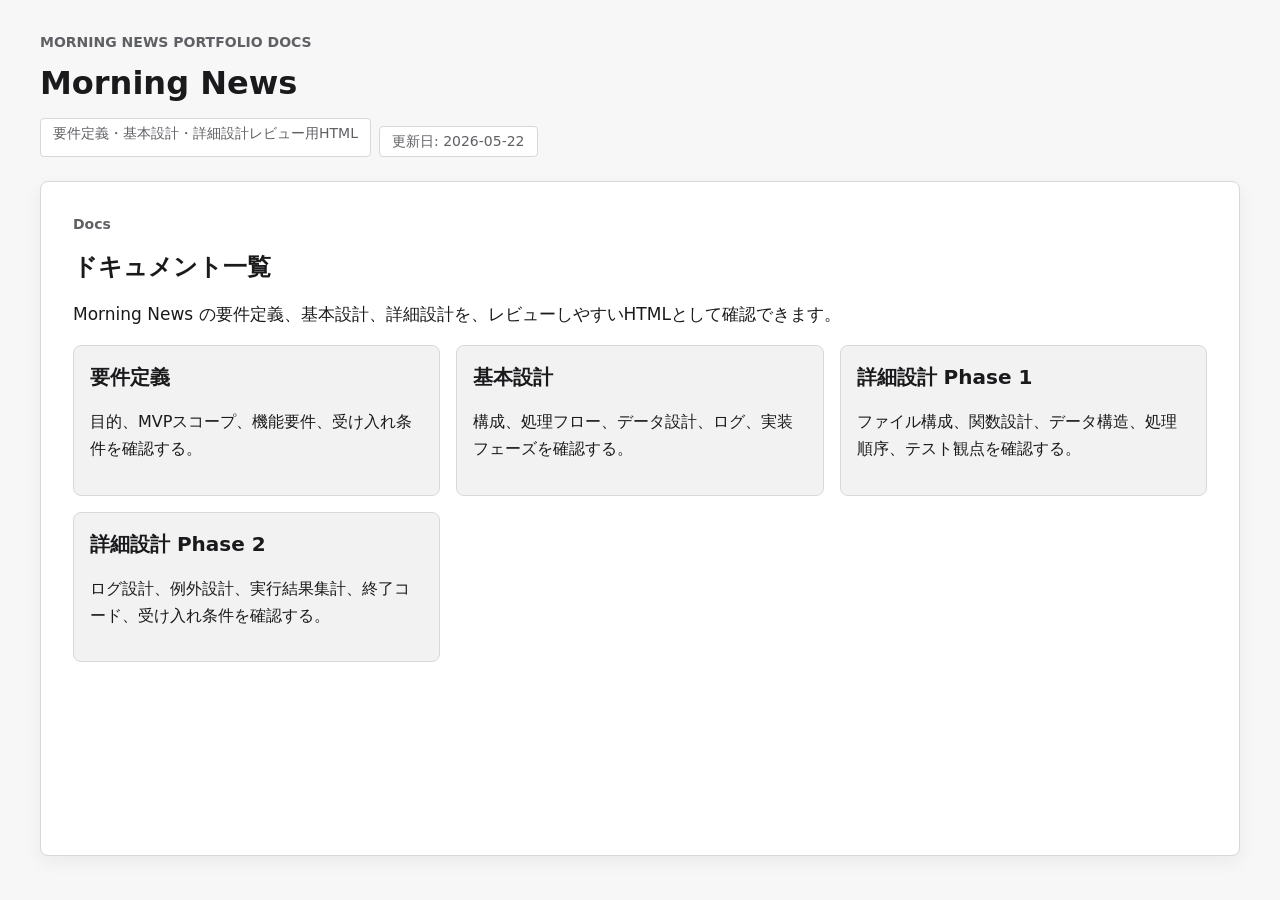
==== public/index.html @ fc241819 "詳細設計Phase2に沿って実装" ====
<!DOCTYPE html>
<html lang="ja">
  <head>
    <meta charset="UTF-8">
    <meta name="viewport" content="width=device-width, initial-scale=1.0">
    <title>Morning News</title>
    <link rel="stylesheet" href="./assets/common.css">
  </head>
  <body>
    <header class="deck-header">
      <p class="deck-label">Morning News Portfolio Docs</p>
      <h1>Morning News</h1>
      <ul class="deck-meta">
        <li>要件定義・基本設計・詳細設計レビュー用HTML</li>
        <li>更新日: 2026-05-22</li>
      </ul>
    </header>

    <main class="deck">
      <article class="slide cover">
        <p class="slide-index">Docs</p>
        <h2>ドキュメント一覧</h2>
        <p class="lead">
          Morning News の要件定義、基本設計、詳細設計を、レビューしやすいHTMLとして確認できます。
        </p>
        <div class="doc-list">
          <a class="panel doc-link" href="./pages/requirements.html">
            <h3>要件定義</h3>
            <p>目的、MVPスコープ、機能要件、受け入れ条件を確認する。</p>
          </a>
          <a class="panel doc-link" href="./pages/basic-design.html">
            <h3>基本設計</h3>
            <p>構成、処理フロー、データ設計、ログ、実装フェーズを確認する。</p>
          </a>
          <a class="panel doc-link" href="./pages/detail-design-phase1.html">
            <h3>詳細設計 Phase 1</h3>
            <p>ファイル構成、関数設計、データ構造、処理順序、テスト観点を確認する。</p>
          </a>
          <a class="panel doc-link" href="./pages/detail-design-phase2.html">
            <h3>詳細設計 Phase 2</h3>
            <p>ログ設計、例外設計、実行結果集計、終了コード、受け入れ条件を確認する。</p>
          </a>
        </div>
      </article>
    </main>
  </body>
</html>
---- public/assets/common.css ----
:root {
  --color-bg: #f7f7f8;
  --color-surface: #ffffff;
  --color-surface-subtle: #f2f2f3;
  --color-text: #1a1a1c;
  --color-muted: #5f6064;
  --color-border: #d8d8dc;
  --color-border-strong: #8f9096;
  --color-focus: #005fcc;
  --shadow-slide: 0 6px 18px rgba(26, 26, 28, 0.06);

  --font-sans: "Noto Sans JP", "Hiragino Sans", "Yu Gothic", "YuGothic", system-ui, sans-serif;
  --font-mono: "Noto Sans Mono", "SFMono-Regular", Consolas, monospace;
  --font-size-caption: 14px;
  --font-size-body: 16px;
  --font-size-body-lg: 17px;
  --font-size-heading-sm: 20px;
  --font-size-heading-md: 24px;
  --font-size-heading-lg: 32px;
  --line-height-ui: 1.5;
  --line-height-body: 1.7;
  --line-height-heading: 1.4;

  --space-1: 4px;
  --space-2: 8px;
  --space-3: 12px;
  --space-4: 16px;
  --space-5: 24px;
  --space-6: 32px;
  --space-7: 40px;

  --radius-sm: 4px;
  --radius-md: 8px;
}

* {
  box-sizing: border-box;
}

html {
  background: var(--color-bg);
}

body {
  margin: 0;
  padding: var(--space-6);
  font-family: var(--font-sans);
  font-size: var(--font-size-body);
  line-height: var(--line-height-body);
  color: var(--color-text);
  background: var(--color-bg);
}

:focus-visible {
  outline: 3px solid var(--color-focus);
  outline-offset: 2px;
}

.deck-header,
.deck,
.deck-footer {
  width: min(1200px, 100%);
  margin-inline: auto;
}

.deck-header {
  margin-bottom: var(--space-5);
  text-align: left;
}

.deck-label {
  margin: 0 0 var(--space-2);
  font-size: var(--font-size-caption);
  line-height: var(--line-height-ui);
  font-weight: 700;
  color: var(--color-muted);
  letter-spacing: 0;
  text-transform: uppercase;
}

.deck-header h1 {
  margin: 0;
  font-size: var(--font-size-heading-lg);
  line-height: var(--line-height-heading);
  font-weight: 700;
}

.deck-meta {
  margin: var(--space-3) 0 0;
  padding: 0;
  list-style: none;
  display: flex;
  flex-wrap: wrap;
  gap: var(--space-2);
}

.deck-meta li,
.badge,
.pill {
  background: var(--color-surface);
  border: 1px solid var(--color-border);
  border-radius: var(--radius-sm);
  padding: var(--space-1) var(--space-3);
  font-size: var(--font-size-caption);
  line-height: var(--line-height-ui);
  color: var(--color-muted);
}

.deck-nav {
  margin-top: var(--space-4);
  display: flex;
  flex-wrap: wrap;
  gap: var(--space-2);
}

.deck-nav a {
  display: inline-flex;
  align-items: center;
  min-height: 36px;
  border: 1px solid var(--color-border-strong);
  border-radius: var(--radius-sm);
  background: var(--color-surface);
  color: var(--color-text);
  padding: var(--space-2) var(--space-3);
  font-size: var(--font-size-caption);
  font-weight: 700;
  line-height: var(--line-height-ui);
  text-decoration: none;
}

.deck-nav a:hover {
  background: var(--color-surface-subtle);
}

.deck {
  display: grid;
  gap: var(--space-5);
}

.slide {
  background: var(--color-surface);
  border: 1px solid var(--color-border);
  border-radius: var(--radius-md);
  padding: var(--space-6);
  box-shadow: var(--shadow-slide);
  aspect-ratio: 16 / 9;
  min-height: 540px;
  display: flex;
  flex-direction: column;
  gap: var(--space-4);
  overflow: auto;
}

.slide-tall,
.slide-scope {
  aspect-ratio: auto;
  min-height: 0;
  overflow: visible;
}

.slide-scope {
  gap: var(--space-3);
}

.slide-scope .two-col {
  gap: var(--space-3);
}

.slide-scope .panel {
  padding: var(--space-3);
}

.cover {
  justify-content: flex-start;
}

.slide-index {
  margin: 0;
  color: var(--color-muted);
  font-size: var(--font-size-caption);
  line-height: var(--line-height-ui);
  font-weight: 700;
}

.slide h2 {
  margin: 0;
  font-size: var(--font-size-heading-md);
  line-height: var(--line-height-heading);
  font-weight: 700;
}

.lead {
  margin: 0;
  font-size: var(--font-size-body-lg);
  line-height: var(--line-height-body);
  max-width: 72ch;
}

.section-note {
  margin: 0;
  color: var(--color-muted);
  font-size: var(--font-size-caption);
  line-height: var(--line-height-body);
}

.highlights,
.summary-grid {
  margin-top: var(--space-1);
  display: grid;
  grid-template-columns: repeat(3, minmax(0, 1fr));
  gap: var(--space-3);
}

.highlight,
.panel,
.summary-card {
  border: 1px solid var(--color-border);
  border-radius: var(--radius-md);
  padding: var(--space-4);
  background: var(--color-surface-subtle);
}

.highlight h3,
.panel h3,
.summary-card h3,
.scope-diagram h3,
.diagram-title {
  margin: 0 0 var(--space-2);
  font-size: var(--font-size-heading-sm);
  line-height: 1.5;
  font-weight: 700;
  color: var(--color-text);
}

.highlight p,
.summary-card p {
  margin: 0;
  font-size: var(--font-size-body-lg);
  line-height: var(--line-height-ui);
  font-weight: 700;
}

.two-col {
  display: grid;
  grid-template-columns: repeat(2, minmax(0, 1fr));
  gap: var(--space-4);
  min-height: 0;
}

.three-col {
  display: grid;
  grid-template-columns: repeat(3, minmax(0, 1fr));
  gap: var(--space-3);
}

.panel-in,
.panel-out,
.panel-strong {
  background: var(--color-surface);
}

.panel-in,
.panel-strong {
  border-left: 4px solid var(--color-border-strong);
}

.panel-out {
  border-style: dashed;
  border-color: var(--color-border-strong);
}

ul,
ol {
  margin: 0;
  padding-left: 1.25em;
}

li + li {
  margin-top: var(--space-2);
}

.compact-list li {
  margin-top: var(--space-1);
  font-size: var(--font-size-caption);
  line-height: 1.6;
}

.table-wrap {
  border: 1px solid var(--color-border);
  border-radius: var(--radius-md);
  overflow: auto;
  min-height: 0;
  background: var(--color-surface);
}

table {
  width: 100%;
  min-width: 720px;
  border-collapse: collapse;
}

caption {
  text-align: left;
  padding: var(--space-3) var(--space-4) 0;
  font-weight: 700;
}

th,
td {
  border: 1px solid var(--color-border);
  padding: var(--space-2) var(--space-3);
  vertical-align: top;
  word-break: break-word;
  font-size: var(--font-size-caption);
  line-height: 1.6;
}

th {
  background: var(--color-surface-subtle);
  font-weight: 700;
}

code {
  background: var(--color-surface-subtle);
  color: var(--color-text);
  border: 1px solid var(--color-border);
  border-radius: var(--radius-sm);
  padding: 1px var(--space-1);
  font-family: var(--font-mono);
  font-size: 0.95em;
}

.code-preview {
  flex: 1;
  min-height: 0;
  overflow: auto;
  border: 1px solid var(--color-border);
  border-radius: var(--radius-md);
  background: var(--color-surface-subtle);
}

.code-preview pre {
  margin: 0;
  padding: var(--space-5);
}

.code-preview code {
  display: block;
  background: transparent;
  border: 0;
  color: var(--color-text);
  padding: 0;
  font-size: var(--font-size-caption);
  line-height: 1.6;
  white-space: pre;
}

.mini-table {
  min-width: 0;
}

.deck-footer {
  margin-top: var(--space-4);
  color: var(--color-muted);
  font-size: var(--font-size-caption);
  line-height: var(--line-height-ui);
}

.scope-diagram {
  width: 100%;
  margin-top: var(--space-1);
  display: flex;
  flex: 0 1 auto;
  flex-direction: column;
  align-items: center;
  justify-content: center;
  gap: var(--space-3);
}

.scope-diagram h3 {
  margin-bottom: 0;
  color: var(--color-muted);
}

.scope-diagram-row {
  width: 100%;
  display: grid;
  grid-template-columns: minmax(140px, 1fr) minmax(280px, 320px) minmax(140px, 1fr);
  align-items: center;
  justify-items: center;
  column-gap: var(--space-5);
}

.slide-scope .scope-diagram {
  max-width: 880px;
  margin-inline: auto;
  justify-content: flex-start;
}

.slide-scope .scope-diagram-row {
  max-width: 860px;
  grid-template-columns: minmax(120px, 1fr) 240px minmax(120px, 1fr);
  column-gap: var(--space-3);
}

.outside-area {
  width: 100%;
  display: flex;
  flex-direction: column;
  align-items: center;
  justify-content: center;
  gap: var(--space-3);
}

.outside-item {
  width: min(100%, 220px);
  padding: var(--space-2) var(--space-3);
  background: var(--color-surface);
  border: 2px dashed var(--color-border-strong);
  border-radius: var(--radius-md);
  text-align: center;
  color: var(--color-muted);
  font-size: var(--font-size-caption);
  line-height: var(--line-height-ui);
}

.slide-scope .outside-item {
  width: min(100%, 180px);
  padding: 6px var(--space-2);
}

.scope-boundary {
  width: min(100%, 320px);
  aspect-ratio: 1 / 1;
  border: 3px solid var(--color-border-strong);
  border-radius: 50%;
  background: var(--color-surface);
  display: flex;
  flex-direction: column;
  justify-content: center;
  align-items: center;
  padding: var(--space-5);
}

.slide-scope .scope-boundary {
  width: 240px;
  padding: var(--space-4);
}

.scope-title {
  margin: 0 0 var(--space-3);
  font-size: var(--font-size-heading-sm);
  line-height: 1.5;
  font-weight: 700;
  color: var(--color-text);
  text-align: center;
}

.slide-scope .scope-title {
  margin-bottom: var(--space-2);
  font-size: var(--font-size-body);
}

.inside-list {
  margin: 0;
  padding-left: 0;
  width: 100%;
  list-style: none;
}

.inside-list li {
  background: var(--color-surface-subtle);
  border: 1px solid var(--color-border);
  border-radius: var(--radius-sm);
  padding: var(--space-2);
  margin-bottom: var(--space-2);
  text-align: center;
  font-size: var(--font-size-caption);
  font-weight: 700;
  line-height: var(--line-height-ui);
}

.slide-scope .inside-list li {
  padding: 6px var(--space-2);
  margin-bottom: 6px;
}

.inside-list li:last-child {
  margin-bottom: 0;
}

.pipeline,
.mode-map,
.data-map,
.phase-roadmap {
  display: grid;
  gap: var(--space-3);
}

.pipeline {
  grid-template-columns: repeat(6, minmax(0, 1fr));
  align-items: stretch;
}

.pipeline-step,
.mode-node,
.data-node,
.phase-card {
  position: relative;
  border: 1px solid var(--color-border);
  border-radius: var(--radius-md);
  background: var(--color-surface);
  padding: var(--space-3);
  min-height: 92px;
}

.pipeline-step::after {
  content: "";
  position: absolute;
  top: 50%;
  right: -14px;
  width: 20px;
  border-top: 2px solid var(--color-border-strong);
}

.pipeline-step:last-child::after {
  content: none;
}

.step-label,
.node-label,
.phase-label {
  display: block;
  margin-bottom: var(--space-1);
  color: var(--color-muted);
  font-size: 12px;
  font-weight: 700;
  line-height: var(--line-height-ui);
  text-transform: uppercase;
}

.pipeline-step strong,
.mode-node strong,
.data-node strong,
.phase-card strong {
  display: block;
  font-size: var(--font-size-body);
  line-height: var(--line-height-heading);
}

.pipeline-step p,
.mode-node p,
.data-node p,
.phase-card p {
  margin: var(--space-1) 0 0;
  color: var(--color-muted);
  font-size: var(--font-size-caption);
  line-height: 1.55;
}

.mode-map {
  grid-template-columns: 1fr 180px 1fr;
  align-items: stretch;
}

.mode-switch {
  border: 1px solid var(--color-border-strong);
  border-radius: var(--radius-md);
  background: var(--color-surface-subtle);
  display: flex;
  align-items: center;
  justify-content: center;
  padding: var(--space-3);
  text-align: center;
  font-weight: 700;
}

.data-map {
  grid-template-columns: minmax(180px, 1fr) 140px minmax(180px, 1fr) 140px minmax(180px, 1fr);
  align-items: center;
}

.data-arrow {
  color: var(--color-muted);
  text-align: center;
  font-size: var(--font-size-caption);
  font-weight: 700;
  line-height: var(--line-height-ui);
}

.data-node ul {
  margin-top: var(--space-2);
}

.tag-list {
  display: flex;
  flex-wrap: wrap;
  gap: var(--space-2);
  padding: 0;
  list-style: none;
}

.tag-list li {
  margin: 0;
}

.phase-roadmap {
  grid-template-columns: repeat(3, minmax(0, 1fr));
}

.phase-card {
  min-height: 128px;
}

.doc-list {
  display: grid;
  grid-template-columns: repeat(3, minmax(0, 1fr));
  gap: var(--space-4);
}

@media (max-width: 1024px) {
  .doc-list {
    grid-template-columns: repeat(2, minmax(0, 1fr));
  }
}

.doc-link {
  display: block;
  height: 100%;
  color: inherit;
  text-decoration: none;
}

.doc-link:hover {
  border-color: var(--color-border-strong);
}

@media (max-width: 1024px) {
  body {
    padding: var(--space-4);
  }

  .slide {
    aspect-ratio: auto;
    min-height: unset;
  }

  .pipeline,
  .phase-roadmap {
    grid-template-columns: repeat(2, minmax(0, 1fr));
  }

  .pipeline-step::after {
    content: none;
  }

  .data-map {
    grid-template-columns: 1fr;
  }
}

@media (max-width: 768px) {
  .deck-header h1 {
    font-size: var(--font-size-heading-md);
  }

  .two-col,
  .three-col,
  .highlights,
  .summary-grid,
  .doc-list,
  .mode-map {
    grid-template-columns: 1fr;
  }

  .scope-diagram-row {
    grid-template-columns: 1fr;
    row-gap: var(--space-3);
  }

  .outside-area {
    flex-direction: row;
    flex-wrap: wrap;
  }

  .scope-boundary {
    width: min(100%, 320px);
  }
}

@media (max-width: 900px) {
  .slide-scope .scope-diagram-row {
    grid-template-columns: 1fr;
    max-width: 360px;
    row-gap: var(--space-3);
  }

  .slide-scope .outside-area {
    flex-direction: row;
    flex-wrap: wrap;
  }

  .slide-scope .outside-item {
    flex: 1 1 150px;
    max-width: 180px;
  }

  .slide-scope .scope-boundary {
    width: min(100%, 240px);
  }
}

@media (max-width: 640px) {
  .pipeline,
  .phase-roadmap {
    grid-template-columns: 1fr;
  }
}

@media (max-width: 480px) {
  .slide {
    padding: var(--space-4);
  }

  .slide-scope .scope-boundary {
    width: min(100%, 220px);
  }

  .slide-scope .outside-item {
    max-width: 100%;
  }
}

@media print {
  body {
    background: #ffffff;
    padding: 0;
  }

  .deck-header,
  .deck,
  .deck-footer {
    width: 100%;
  }

  .deck-header {
    padding: 10mm;
  }

  .slide {
    box-shadow: none;
    border-radius: 0;
    border: 1px solid var(--color-border-strong);
    margin: 0;
    min-height: auto;
    aspect-ratio: auto;
    break-after: page;
    page-break-after: always;
  }

  .slide:last-child {
    break-after: auto;
    page-break-after: auto;
  }
}
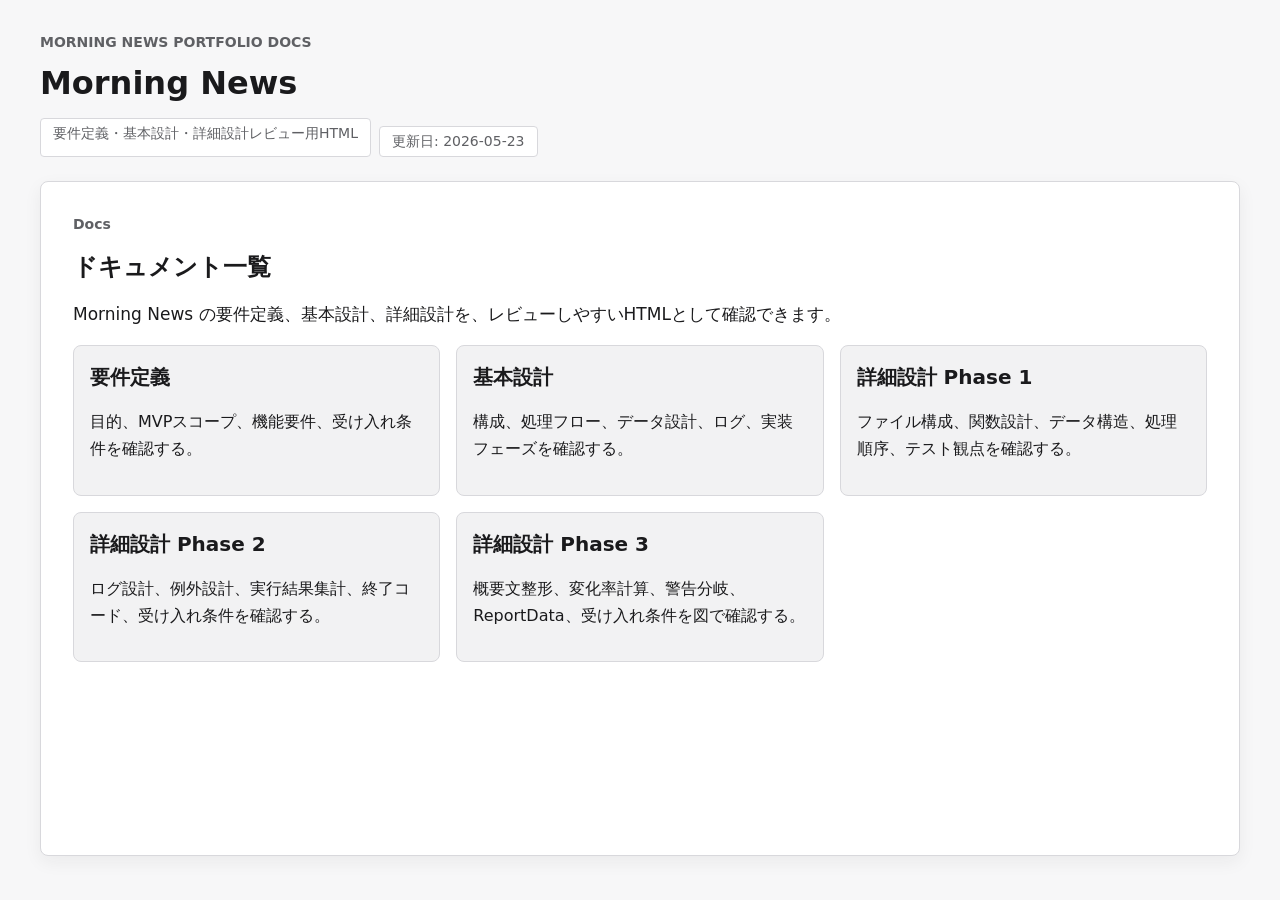
==== commit 44d53495: "feat: implement phase 3 detail design" ====
--- a/public/index.html
+++ b/public/index.html
@@ -12,7 +12,7 @@
       <h1>Morning News</h1>
       <ul class="deck-meta">
         <li>要件定義・基本設計・詳細設計レビュー用HTML</li>
-        <li>更新日: 2026-05-22</li>
+        <li>更新日: 2026-05-23</li>
       </ul>
     </header>
 
@@ -40,6 +40,10 @@
             <h3>詳細設計 Phase 2</h3>
             <p>ログ設計、例外設計、実行結果集計、終了コード、受け入れ条件を確認する。</p>
           </a>
+          <a class="panel doc-link" href="./pages/detail-design-phase3.html">
+            <h3>詳細設計 Phase 3</h3>
+            <p>概要文整形、変化率計算、警告分岐、ReportData、受け入れ条件を図で確認する。</p>
+          </a>
         </div>
       </article>
     </main>
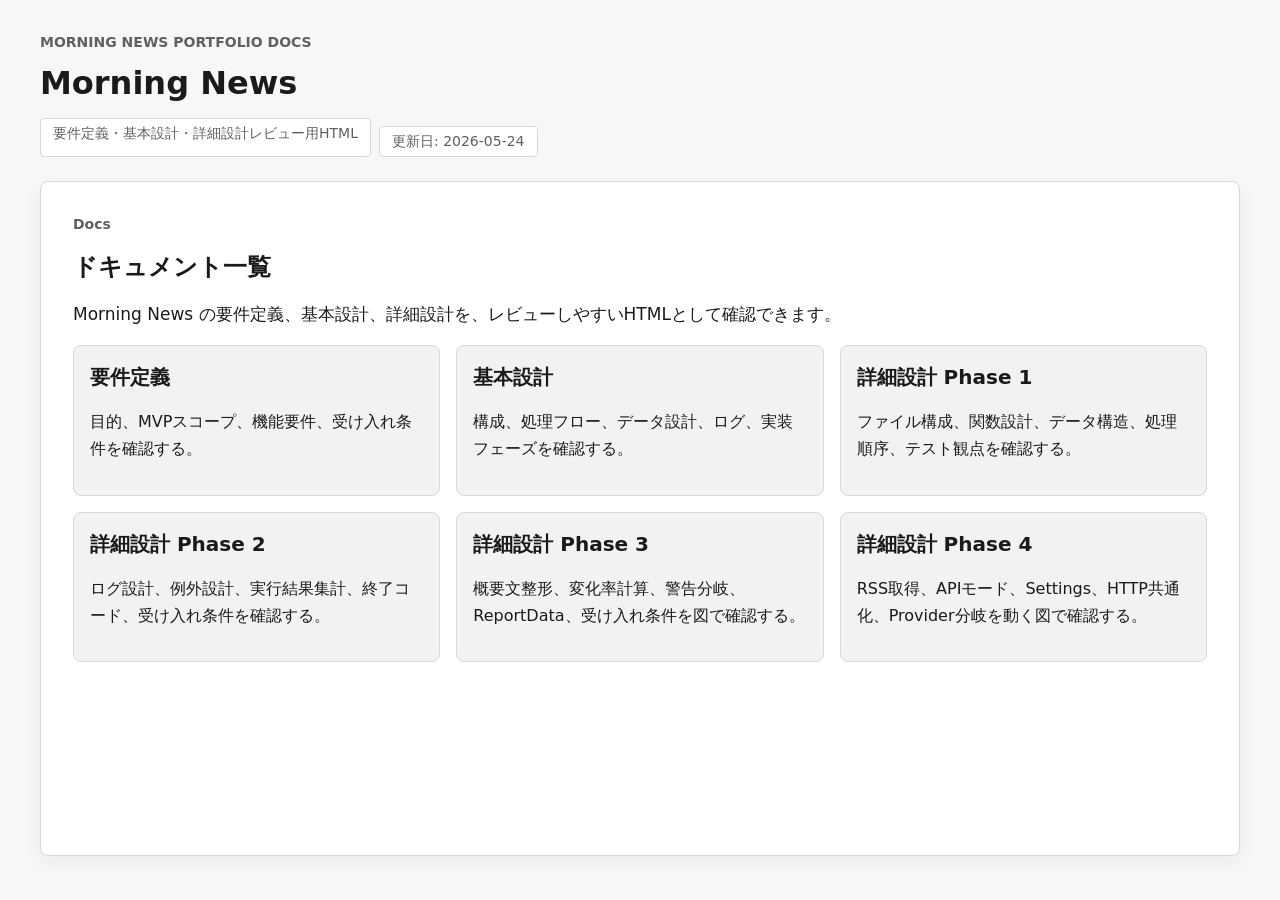
==== commit 1ae2c15a: "Implement Phase 4 API mode" ====
--- a/public/index.html
+++ b/public/index.html
@@ -5,6 +5,7 @@
     <meta name="viewport" content="width=device-width, initial-scale=1.0">
     <title>Morning News</title>
     <link rel="stylesheet" href="./assets/common.css">
+    <script defer src="./assets/deck-interactions.js"></script>
   </head>
   <body>
     <header class="deck-header">
@@ -12,7 +13,7 @@
       <h1>Morning News</h1>
       <ul class="deck-meta">
         <li>要件定義・基本設計・詳細設計レビュー用HTML</li>
-        <li>更新日: 2026-05-23</li>
+        <li>更新日: 2026-05-24</li>
       </ul>
     </header>
 
@@ -44,6 +45,10 @@
             <h3>詳細設計 Phase 3</h3>
             <p>概要文整形、変化率計算、警告分岐、ReportData、受け入れ条件を図で確認する。</p>
           </a>
+          <a class="panel doc-link" href="./pages/detail-design-phase4.html">
+            <h3>詳細設計 Phase 4</h3>
+            <p>RSS取得、APIモード、Settings、HTTP共通化、Provider分岐を動く図で確認する。</p>
+          </a>
         </div>
       </article>
     </main>
--- a/public/assets/common.css
+++ b/public/assets/common.css
@@ -635,6 +635,87 @@
   border-color: var(--color-border-strong);
 }
 
+.js-enabled .motion-item {
+  opacity: 0;
+  transform: translateY(10px);
+  transition:
+    opacity 420ms ease,
+    transform 420ms ease,
+    border-color 220ms ease,
+    background-color 220ms ease,
+    box-shadow 220ms ease;
+  transition-delay: var(--motion-delay, 0ms);
+}
+
+.js-enabled .motion-item.is-visible {
+  opacity: 1;
+  transform: translateY(0);
+}
+
+.pipeline-step.is-active,
+.flow-step.is-active,
+.phase-card.is-active,
+.next-phase-card.is-active,
+.check-card.is-active,
+.system-node.is-active,
+.module-node.is-active,
+.api-node.is-active {
+  border-color: var(--color-focus);
+  background: #f5f9ff;
+  box-shadow: 0 0 0 3px rgba(0, 95, 204, 0.12);
+}
+
+.pipeline-step.is-complete,
+.flow-step.is-complete,
+.phase-card.is-complete,
+.next-phase-card.is-complete,
+.check-card.is-complete,
+.system-node.is-complete,
+.module-node.is-complete,
+.api-node.is-complete {
+  border-color: var(--color-border-strong);
+}
+
+.flow-control {
+  display: flex;
+  align-items: center;
+  gap: var(--space-3);
+  border: 1px solid var(--color-border);
+  border-radius: var(--radius-md);
+  background: var(--color-surface);
+  padding: var(--space-3);
+}
+
+.flow-control label {
+  font-size: var(--font-size-caption);
+  font-weight: 700;
+  line-height: var(--line-height-ui);
+}
+
+.flow-control input[type="range"] {
+  flex: 1;
+  accent-color: var(--color-focus);
+}
+
+@media (prefers-reduced-motion: reduce) {
+  .js-enabled .motion-item {
+    opacity: 1;
+    transform: none;
+    transition: none;
+  }
+
+  .pipeline-step.is-active,
+  .flow-step.is-active,
+  .phase-card.is-active,
+  .next-phase-card.is-active,
+  .check-card.is-active,
+  .system-node.is-active,
+  .module-node.is-active,
+  .api-node.is-active {
+    box-shadow: none;
+  }
+}
+
 @media (max-width: 1024px) {
   body {
     padding: var(--space-4);
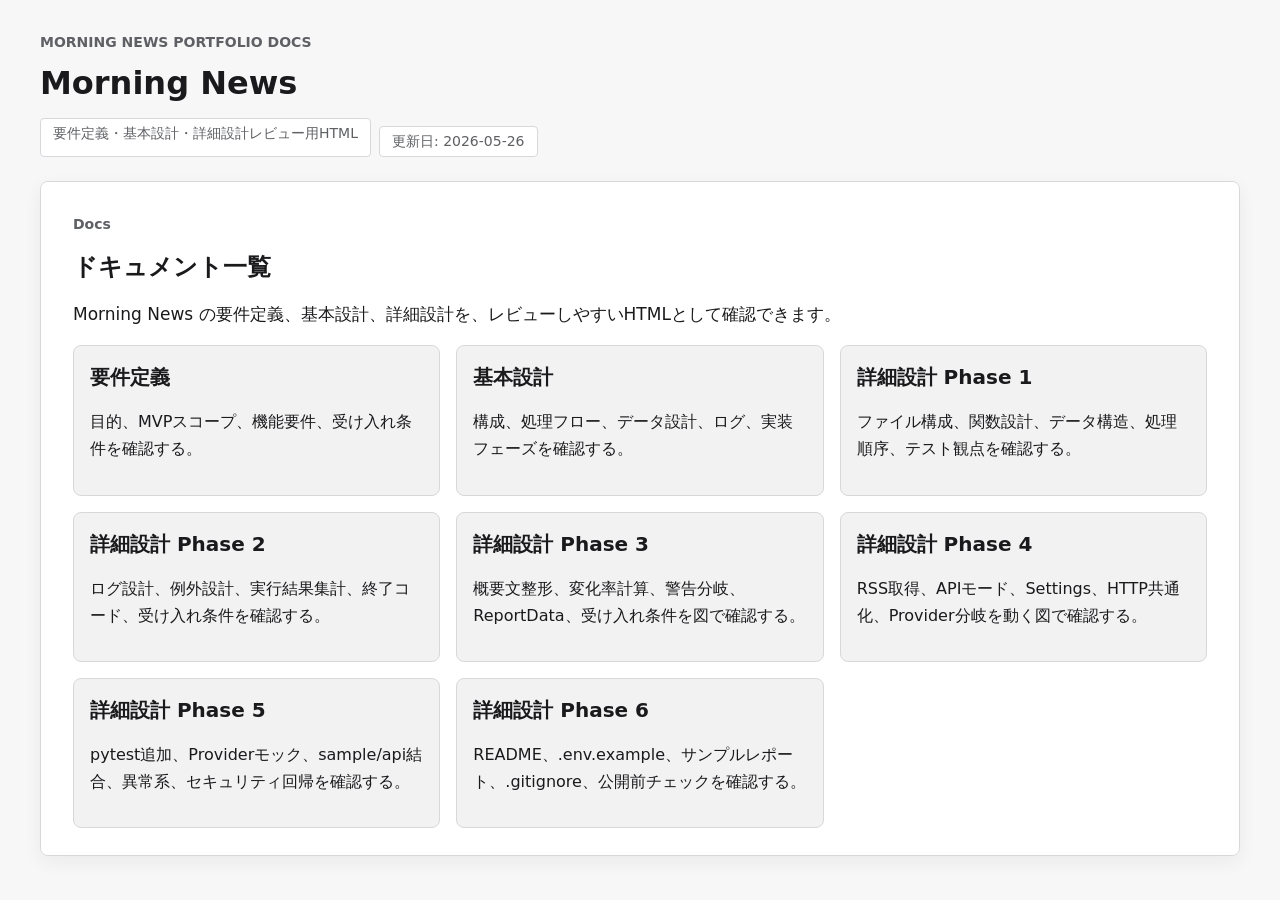
==== commit 05d2568b: "Implement Phase 6 public readiness" ====
--- a/public/index.html
+++ b/public/index.html
@@ -13,7 +13,7 @@
       <h1>Morning News</h1>
       <ul class="deck-meta">
         <li>要件定義・基本設計・詳細設計レビュー用HTML</li>
-        <li>更新日: 2026-05-24</li>
+        <li>更新日: 2026-05-26</li>
       </ul>
     </header>
 
@@ -49,6 +49,14 @@
             <h3>詳細設計 Phase 4</h3>
             <p>RSS取得、APIモード、Settings、HTTP共通化、Provider分岐を動く図で確認する。</p>
           </a>
+          <a class="panel doc-link" href="./pages/detail-design-phase5.html">
+            <h3>詳細設計 Phase 5</h3>
+            <p>pytest追加、Providerモック、sample/api結合、異常系、セキュリティ回帰を確認する。</p>
+          </a>
+          <a class="panel doc-link" href="./pages/detail-design-phase6.html">
+            <h3>詳細設計 Phase 6</h3>
+            <p>README、.env.example、サンプルレポート、.gitignore、公開前チェックを確認する。</p>
+          </a>
         </div>
       </article>
     </main>
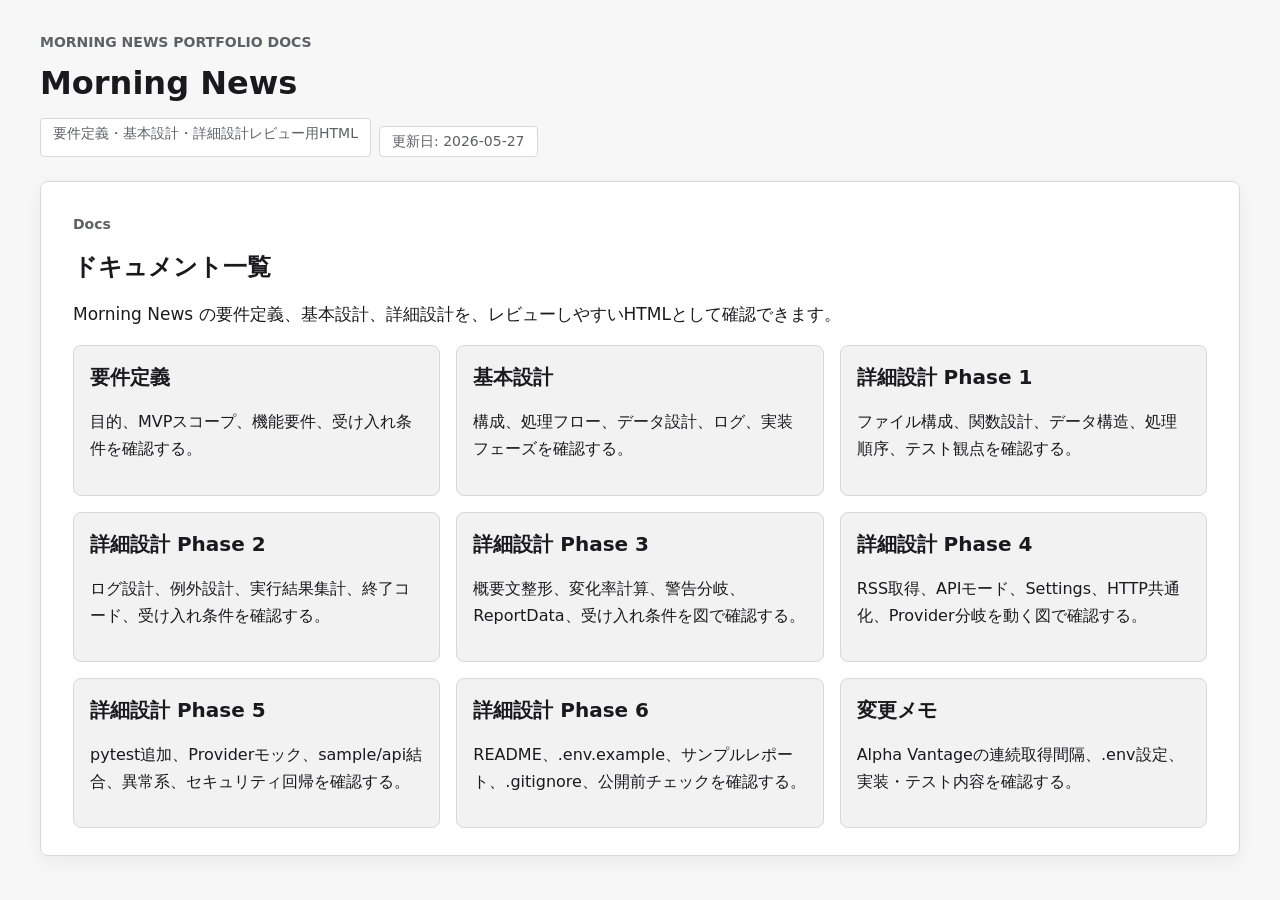
==== commit 0675ce75: "Add market request interval setting" ====
--- a/public/index.html
+++ b/public/index.html
@@ -13,7 +13,7 @@
       <h1>Morning News</h1>
       <ul class="deck-meta">
         <li>要件定義・基本設計・詳細設計レビュー用HTML</li>
-        <li>更新日: 2026-05-26</li>
+        <li>更新日: 2026-05-27</li>
       </ul>
     </header>
 
@@ -57,6 +57,10 @@
             <h3>詳細設計 Phase 6</h3>
             <p>README、.env.example、サンプルレポート、.gitignore、公開前チェックを確認する。</p>
           </a>
+          <a class="panel doc-link" href="./pages/market-request-interval.html">
+            <h3>変更メモ</h3>
+            <p>Alpha Vantageの連続取得間隔、.env設定、実装・テスト内容を確認する。</p>
+          </a>
         </div>
       </article>
     </main>
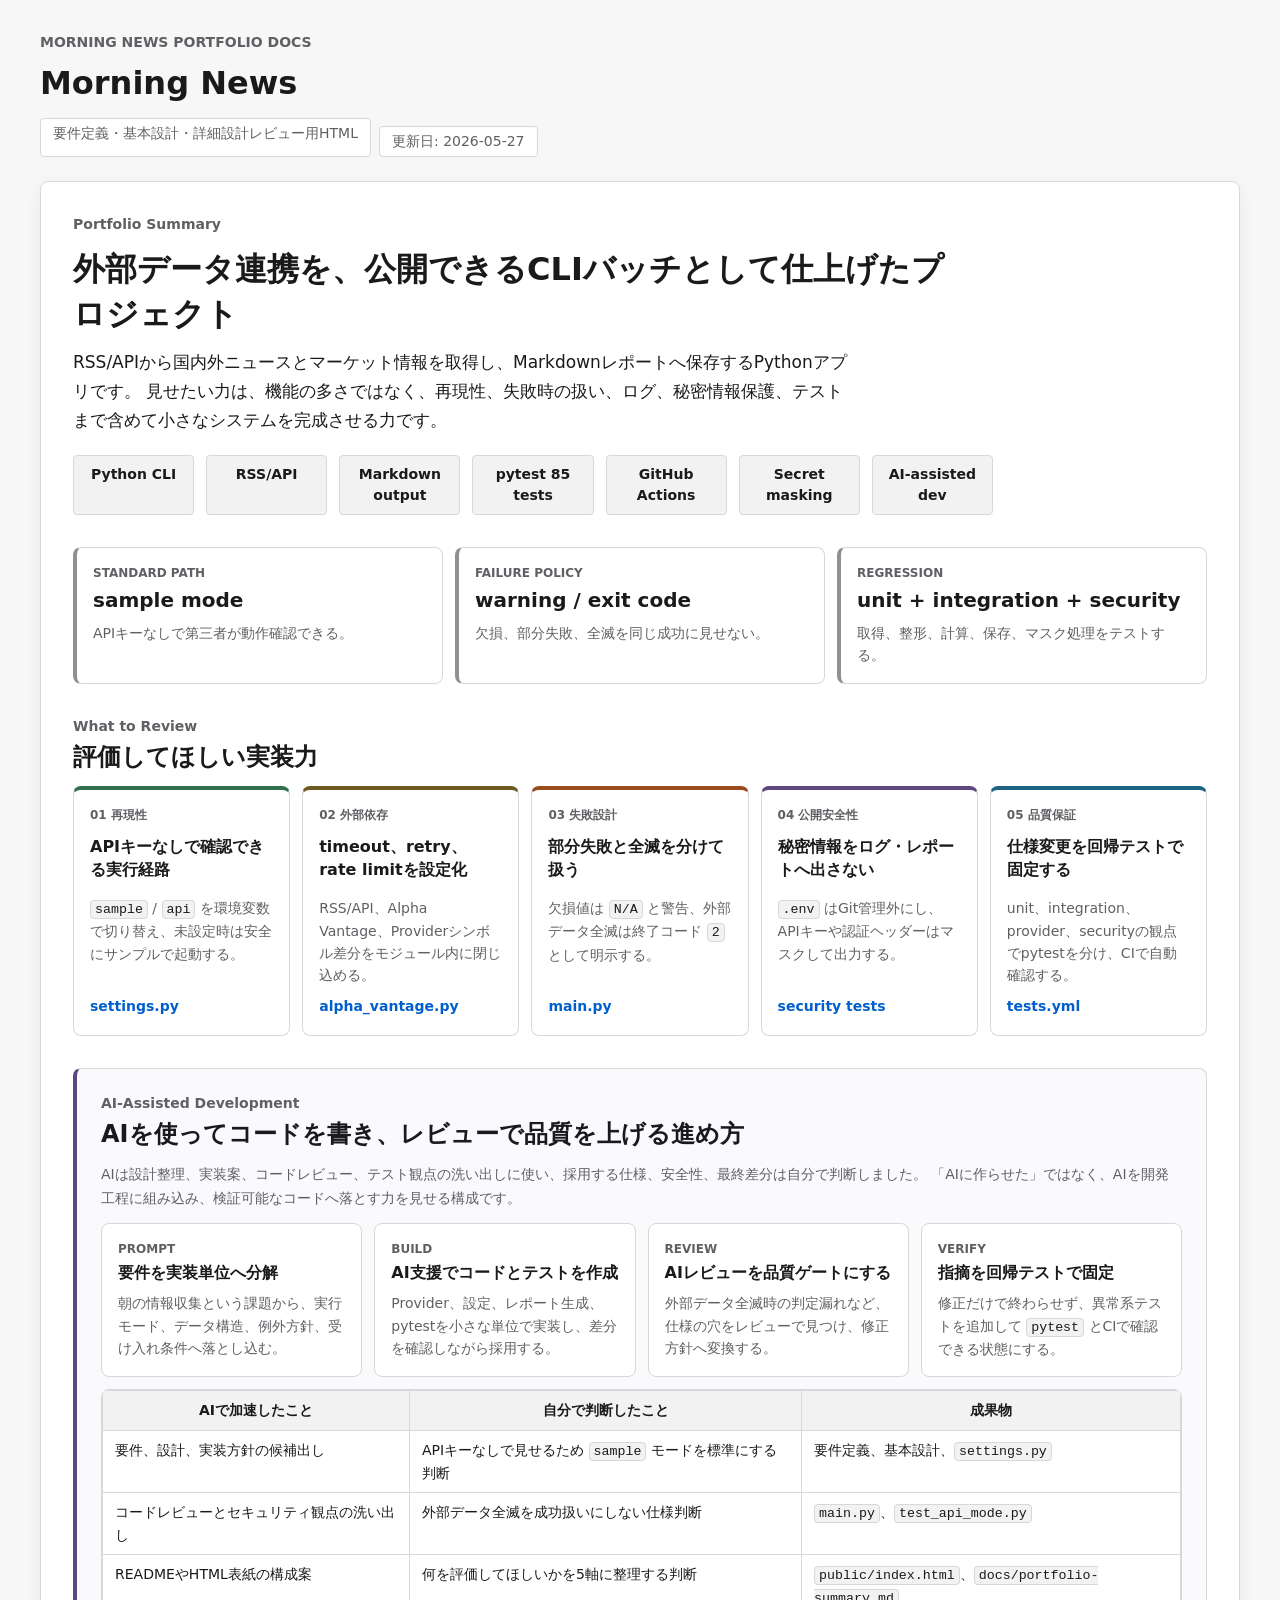
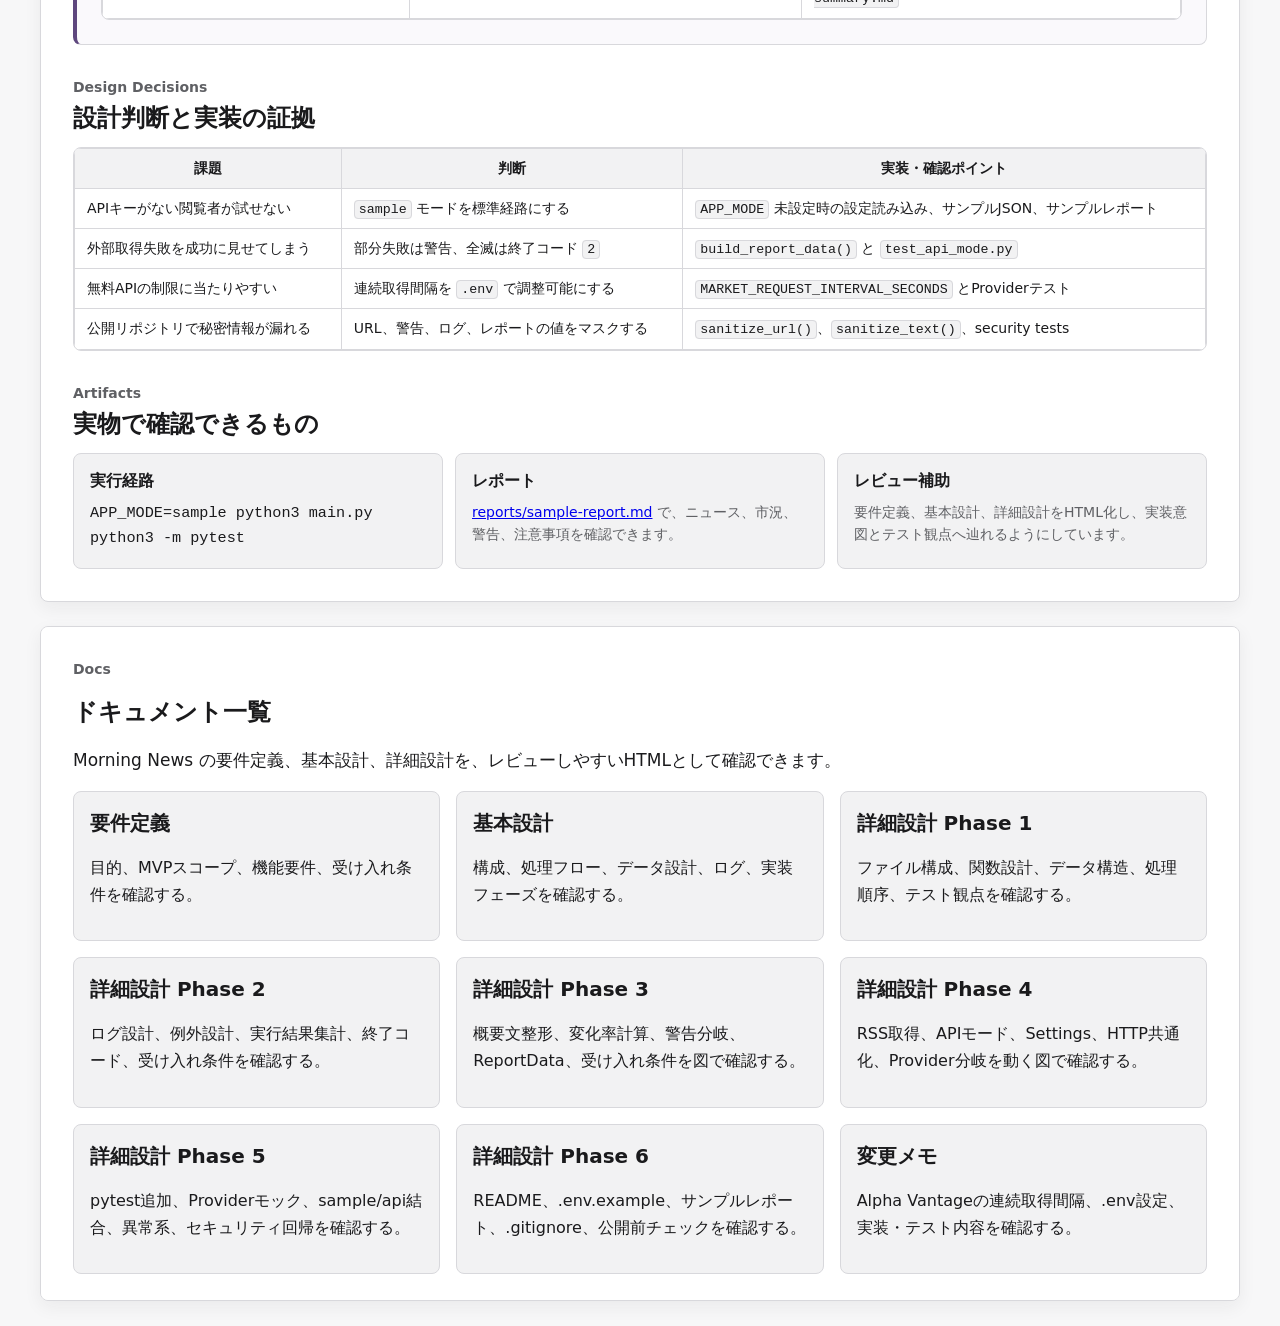
==== commit b4183f6a: "Prepare portfolio docs and CI" ====
--- a/public/index.html
+++ b/public/index.html
@@ -18,6 +18,206 @@
     </header>
 
     <main class="deck">
+      <article class="slide slide-tall portfolio-hero">
+        <div class="hero-copy">
+          <p class="slide-index">Portfolio Summary</p>
+          <h2>外部データ連携を、公開できるCLIバッチとして仕上げたプロジェクト</h2>
+          <p class="lead">
+            RSS/APIから国内外ニュースとマーケット情報を取得し、Markdownレポートへ保存するPythonアプリです。
+            見せたい力は、機能の多さではなく、再現性、失敗時の扱い、ログ、秘密情報保護、テストまで含めて小さなシステムを完成させる力です。
+          </p>
+          <ul class="portfolio-tags" aria-label="技術タグ">
+            <li>Python CLI</li>
+            <li>RSS/API</li>
+            <li>Markdown output</li>
+            <li>pytest 85 tests</li>
+            <li>GitHub Actions</li>
+            <li>Secret masking</li>
+            <li>AI-assisted dev</li>
+          </ul>
+        </div>
+
+        <div class="portfolio-stats" aria-label="プロジェクト概要">
+          <section>
+            <span class="stat-label">Standard path</span>
+            <strong>sample mode</strong>
+            <p>APIキーなしで第三者が動作確認できる。</p>
+          </section>
+          <section>
+            <span class="stat-label">Failure policy</span>
+            <strong>warning / exit code</strong>
+            <p>欠損、部分失敗、全滅を同じ成功に見せない。</p>
+          </section>
+          <section>
+            <span class="stat-label">Regression</span>
+            <strong>unit + integration + security</strong>
+            <p>取得、整形、計算、保存、マスク処理をテストする。</p>
+          </section>
+        </div>
+
+        <section class="portfolio-section">
+          <div class="section-heading">
+            <p class="slide-index">What to Review</p>
+            <h3>評価してほしい実装力</h3>
+          </div>
+          <div class="capability-grid">
+            <section class="capability-card capability-repro">
+              <span class="capability-label">01 再現性</span>
+              <h4>APIキーなしで確認できる実行経路</h4>
+              <p><code>sample</code> / <code>api</code> を環境変数で切り替え、未設定時は安全にサンプルで起動する。</p>
+              <a href="https://github.com/yukino-nulldebug/news/blob/main/morning-news/src/config/settings.py">settings.py</a>
+            </section>
+            <section class="capability-card capability-api">
+              <span class="capability-label">02 外部依存</span>
+              <h4>timeout、retry、rate limitを設定化</h4>
+              <p>RSS/API、Alpha Vantage、Providerシンボル差分をモジュール内に閉じ込める。</p>
+              <a href="https://github.com/yukino-nulldebug/news/blob/main/morning-news/src/market/providers/alpha_vantage.py">alpha_vantage.py</a>
+            </section>
+            <section class="capability-card capability-failure">
+              <span class="capability-label">03 失敗設計</span>
+              <h4>部分失敗と全滅を分けて扱う</h4>
+              <p>欠損値は <code>N/A</code> と警告、外部データ全滅は終了コード <code>2</code> として明示する。</p>
+              <a href="https://github.com/yukino-nulldebug/news/blob/main/morning-news/main.py">main.py</a>
+            </section>
+            <section class="capability-card capability-security">
+              <span class="capability-label">04 公開安全性</span>
+              <h4>秘密情報をログ・レポートへ出さない</h4>
+              <p><code>.env</code> はGit管理外にし、APIキーや認証ヘッダーはマスクして出力する。</p>
+              <a href="https://github.com/yukino-nulldebug/news/blob/main/morning-news/tests/security/test_secret_masking.py">security tests</a>
+            </section>
+            <section class="capability-card capability-quality">
+              <span class="capability-label">05 品質保証</span>
+              <h4>仕様変更を回帰テストで固定する</h4>
+              <p>unit、integration、provider、securityの観点でpytestを分け、CIで自動確認する。</p>
+              <a href="https://github.com/yukino-nulldebug/news/blob/main/.github/workflows/tests.yml">tests.yml</a>
+            </section>
+          </div>
+        </section>
+
+        <section class="portfolio-section ai-workflow">
+          <div class="section-heading">
+            <p class="slide-index">AI-Assisted Development</p>
+            <h3>AIを使ってコードを書き、レビューで品質を上げる進め方</h3>
+          </div>
+          <p class="section-note">
+            AIは設計整理、実装案、コードレビュー、テスト観点の洗い出しに使い、採用する仕様、安全性、最終差分は自分で判断しました。
+            「AIに作らせた」ではなく、AIを開発工程に組み込み、検証可能なコードへ落とす力を見せる構成です。
+          </p>
+          <div class="ai-grid">
+            <section class="ai-card">
+              <span class="capability-label">Prompt</span>
+              <h4>要件を実装単位へ分解</h4>
+              <p>朝の情報収集という課題から、実行モード、データ構造、例外方針、受け入れ条件へ落とし込む。</p>
+            </section>
+            <section class="ai-card">
+              <span class="capability-label">Build</span>
+              <h4>AI支援でコードとテストを作成</h4>
+              <p>Provider、設定、レポート生成、pytestを小さな単位で実装し、差分を確認しながら採用する。</p>
+            </section>
+            <section class="ai-card">
+              <span class="capability-label">Review</span>
+              <h4>AIレビューを品質ゲートにする</h4>
+              <p>外部データ全滅時の判定漏れなど、仕様の穴をレビューで見つけ、修正方針へ変換する。</p>
+            </section>
+            <section class="ai-card">
+              <span class="capability-label">Verify</span>
+              <h4>指摘を回帰テストで固定</h4>
+              <p>修正だけで終わらせず、異常系テストを追加して <code>pytest</code> とCIで確認できる状態にする。</p>
+            </section>
+          </div>
+          <div class="table-wrap ai-responsibility-table">
+            <table>
+              <thead>
+                <tr>
+                  <th>AIで加速したこと</th>
+                  <th>自分で判断したこと</th>
+                  <th>成果物</th>
+                </tr>
+              </thead>
+              <tbody>
+                <tr>
+                  <td>要件、設計、実装方針の候補出し</td>
+                  <td>APIキーなしで見せるため <code>sample</code> モードを標準にする判断</td>
+                  <td>要件定義、基本設計、<code>settings.py</code></td>
+                </tr>
+                <tr>
+                  <td>コードレビューとセキュリティ観点の洗い出し</td>
+                  <td>外部データ全滅を成功扱いにしない仕様判断</td>
+                  <td><code>main.py</code>、<code>test_api_mode.py</code></td>
+                </tr>
+                <tr>
+                  <td>READMEやHTML表紙の構成案</td>
+                  <td>何を評価してほしいかを5軸に整理する判断</td>
+                  <td><code>public/index.html</code>、<code>docs/portfolio-summary.md</code></td>
+                </tr>
+              </tbody>
+            </table>
+          </div>
+        </section>
+
+        <section class="portfolio-section">
+          <div class="section-heading">
+            <p class="slide-index">Design Decisions</p>
+            <h3>設計判断と実装の証拠</h3>
+          </div>
+          <div class="table-wrap evidence-table">
+            <table>
+              <thead>
+                <tr>
+                  <th>課題</th>
+                  <th>判断</th>
+                  <th>実装・確認ポイント</th>
+                </tr>
+              </thead>
+              <tbody>
+                <tr>
+                  <td>APIキーがない閲覧者が試せない</td>
+                  <td><code>sample</code> モードを標準経路にする</td>
+                  <td><code>APP_MODE</code> 未設定時の設定読み込み、サンプルJSON、サンプルレポート</td>
+                </tr>
+                <tr>
+                  <td>外部取得失敗を成功に見せてしまう</td>
+                  <td>部分失敗は警告、全滅は終了コード <code>2</code></td>
+                  <td><code>build_report_data()</code> と <code>test_api_mode.py</code></td>
+                </tr>
+                <tr>
+                  <td>無料APIの制限に当たりやすい</td>
+                  <td>連続取得間隔を <code>.env</code> で調整可能にする</td>
+                  <td><code>MARKET_REQUEST_INTERVAL_SECONDS</code> とProviderテスト</td>
+                </tr>
+                <tr>
+                  <td>公開リポジトリで秘密情報が漏れる</td>
+                  <td>URL、警告、ログ、レポートの値をマスクする</td>
+                  <td><code>sanitize_url()</code>、<code>sanitize_text()</code>、security tests</td>
+                </tr>
+              </tbody>
+            </table>
+          </div>
+        </section>
+
+        <section class="portfolio-section artifact-preview">
+          <div class="section-heading">
+            <p class="slide-index">Artifacts</p>
+            <h3>実物で確認できるもの</h3>
+          </div>
+          <div class="artifact-grid">
+            <section class="artifact-card">
+              <h4>実行経路</h4>
+              <pre><code>APP_MODE=sample python3 main.py
+python3 -m pytest</code></pre>
+            </section>
+            <section class="artifact-card">
+              <h4>レポート</h4>
+              <p><a href="https://github.com/yukino-nulldebug/news/blob/main/morning-news/reports/sample-report.md">reports/sample-report.md</a> で、ニュース、市況、警告、注意事項を確認できます。</p>
+            </section>
+            <section class="artifact-card">
+              <h4>レビュー補助</h4>
+              <p>要件定義、基本設計、詳細設計をHTML化し、実装意図とテスト観点へ辿れるようにしています。</p>
+            </section>
+          </div>
+        </section>
+      </article>
+
       <article class="slide cover">
         <p class="slide-index">Docs</p>
         <h2>ドキュメント一覧</h2>
--- a/public/assets/common.css
+++ b/public/assets/common.css
@@ -196,6 +196,203 @@
   max-width: 72ch;
 }
 
+.portfolio-hero {
+  gap: var(--space-6);
+}
+
+.hero-copy {
+  display: grid;
+  gap: var(--space-3);
+  max-width: 920px;
+}
+
+.portfolio-hero h2 {
+  max-width: 880px;
+  font-size: var(--font-size-heading-lg);
+}
+
+.portfolio-tags,
+.portfolio-stats,
+.capability-grid,
+.ai-grid,
+.artifact-grid {
+  display: grid;
+  gap: var(--space-3);
+}
+
+.portfolio-tags {
+  grid-template-columns: repeat(7, minmax(0, 1fr));
+  margin: var(--space-2) 0 0;
+  padding: 0;
+  list-style: none;
+}
+
+.portfolio-tags li {
+  margin: 0;
+  border: 1px solid var(--color-border);
+  border-radius: var(--radius-sm);
+  background: var(--color-surface-subtle);
+  padding: var(--space-2) var(--space-3);
+  text-align: center;
+  font-size: var(--font-size-caption);
+  font-weight: 700;
+  line-height: var(--line-height-ui);
+}
+
+.portfolio-stats {
+  grid-template-columns: repeat(3, minmax(0, 1fr));
+}
+
+.portfolio-stats section,
+.capability-card,
+.ai-card,
+.artifact-card {
+  border: 1px solid var(--color-border);
+  border-radius: var(--radius-md);
+  background: var(--color-surface);
+  padding: var(--space-4);
+}
+
+.portfolio-stats section {
+  border-left: 4px solid var(--color-border-strong);
+}
+
+.stat-label,
+.capability-label {
+  display: block;
+  margin-bottom: var(--space-1);
+  color: var(--color-muted);
+  font-size: 12px;
+  font-weight: 700;
+  line-height: var(--line-height-ui);
+  text-transform: uppercase;
+}
+
+.portfolio-stats strong {
+  display: block;
+  font-size: var(--font-size-heading-sm);
+  line-height: var(--line-height-heading);
+}
+
+.portfolio-stats p,
+.capability-card p,
+.ai-card p,
+.artifact-card p {
+  margin: var(--space-2) 0 0;
+  color: var(--color-muted);
+  font-size: var(--font-size-caption);
+  line-height: 1.6;
+}
+
+.portfolio-section {
+  display: grid;
+  gap: var(--space-3);
+}
+
+.section-heading {
+  display: grid;
+  gap: var(--space-1);
+}
+
+.section-heading h3 {
+  margin: 0;
+  font-size: var(--font-size-heading-md);
+  line-height: var(--line-height-heading);
+}
+
+.capability-grid {
+  grid-template-columns: repeat(5, minmax(0, 1fr));
+}
+
+.ai-workflow {
+  border: 1px solid var(--color-border);
+  border-left: 4px solid #5e477e;
+  border-radius: var(--radius-md);
+  background: #faf9fc;
+  padding: var(--space-5);
+}
+
+.ai-grid {
+  grid-template-columns: repeat(4, minmax(0, 1fr));
+}
+
+.capability-card {
+  display: flex;
+  min-height: 230px;
+  flex-direction: column;
+  gap: var(--space-2);
+}
+
+.capability-card h4,
+.ai-card h4,
+.artifact-card h4 {
+  margin: 0;
+  font-size: var(--font-size-body);
+  line-height: var(--line-height-heading);
+}
+
+.capability-card a {
+  margin-top: auto;
+  color: var(--color-focus);
+  font-size: var(--font-size-caption);
+  font-weight: 700;
+  text-decoration: none;
+}
+
+.capability-card a:hover,
+.artifact-card a:hover {
+  text-decoration: underline;
+}
+
+.capability-repro {
+  border-top: 4px solid #2f6f4e;
+}
+
+.capability-api {
+  border-top: 4px solid #6d5a21;
+}
+
+.capability-failure {
+  border-top: 4px solid #9a4c1e;
+}
+
+.capability-security {
+  border-top: 4px solid #5e477e;
+}
+
+.capability-quality {
+  border-top: 4px solid #1d6280;
+}
+
+.evidence-table table {
+  min-width: 840px;
+}
+
+.ai-responsibility-table table {
+  min-width: 860px;
+}
+
+.artifact-grid {
+  grid-template-columns: repeat(3, minmax(0, 1fr));
+}
+
+.artifact-card {
+  background: var(--color-surface-subtle);
+}
+
+.artifact-card pre {
+  margin: var(--space-2) 0 0;
+  overflow: auto;
+}
+
+.artifact-card pre code {
+  display: block;
+  border: 0;
+  background: transparent;
+  padding: 0;
+  white-space: pre;
+}
+
 .section-note {
   margin: 0;
   color: var(--color-muted);
@@ -721,6 +918,15 @@
     padding: var(--space-4);
   }
 
+  .portfolio-tags {
+    grid-template-columns: repeat(4, minmax(0, 1fr));
+  }
+
+  .capability-grid,
+  .ai-grid {
+    grid-template-columns: repeat(2, minmax(0, 1fr));
+  }
+
   .slide {
     aspect-ratio: auto;
     min-height: unset;
@@ -749,6 +955,8 @@
   .three-col,
   .highlights,
   .summary-grid,
+  .portfolio-stats,
+  .artifact-grid,
   .doc-list,
   .mode-map {
     grid-template-columns: 1fr;
@@ -794,6 +1002,12 @@
 @media (max-width: 640px) {
   .pipeline,
   .phase-roadmap {
+    grid-template-columns: 1fr;
+  }
+
+  .portfolio-tags,
+  .capability-grid,
+  .ai-grid {
     grid-template-columns: 1fr;
   }
 }
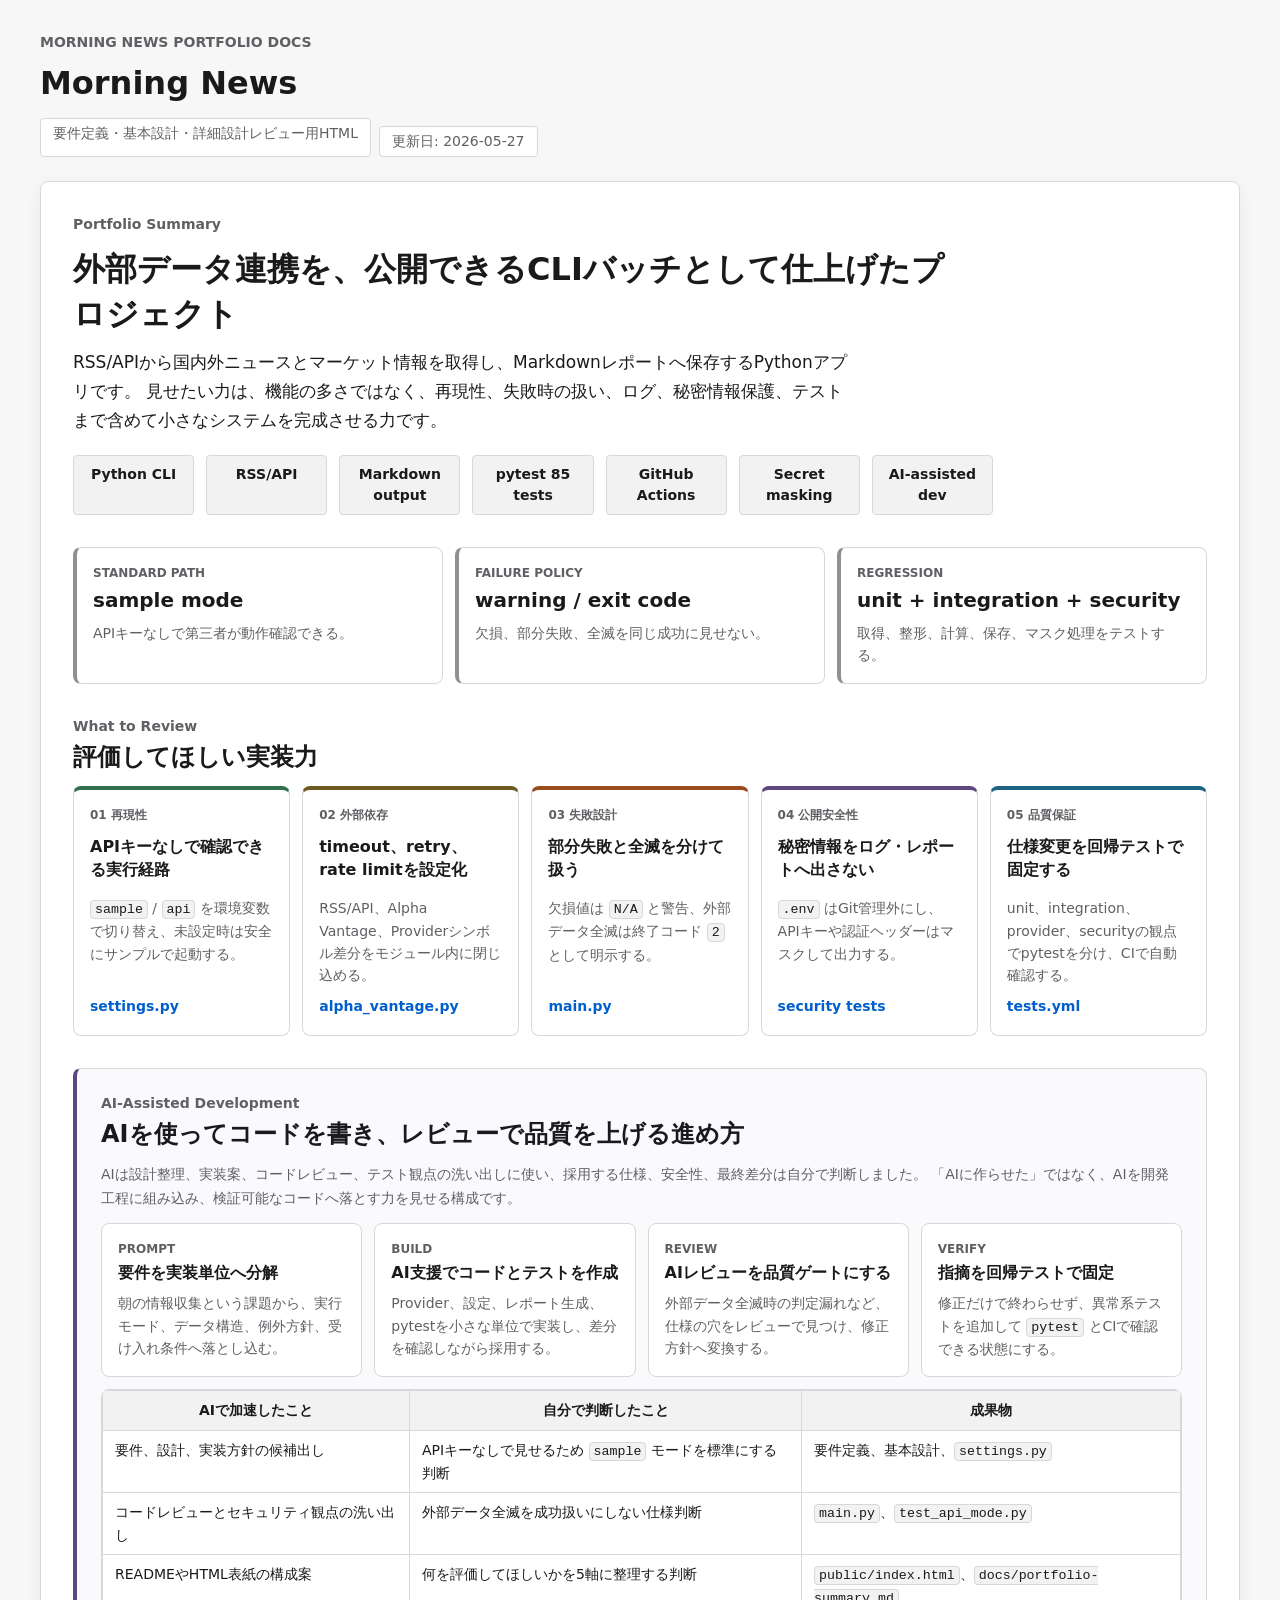
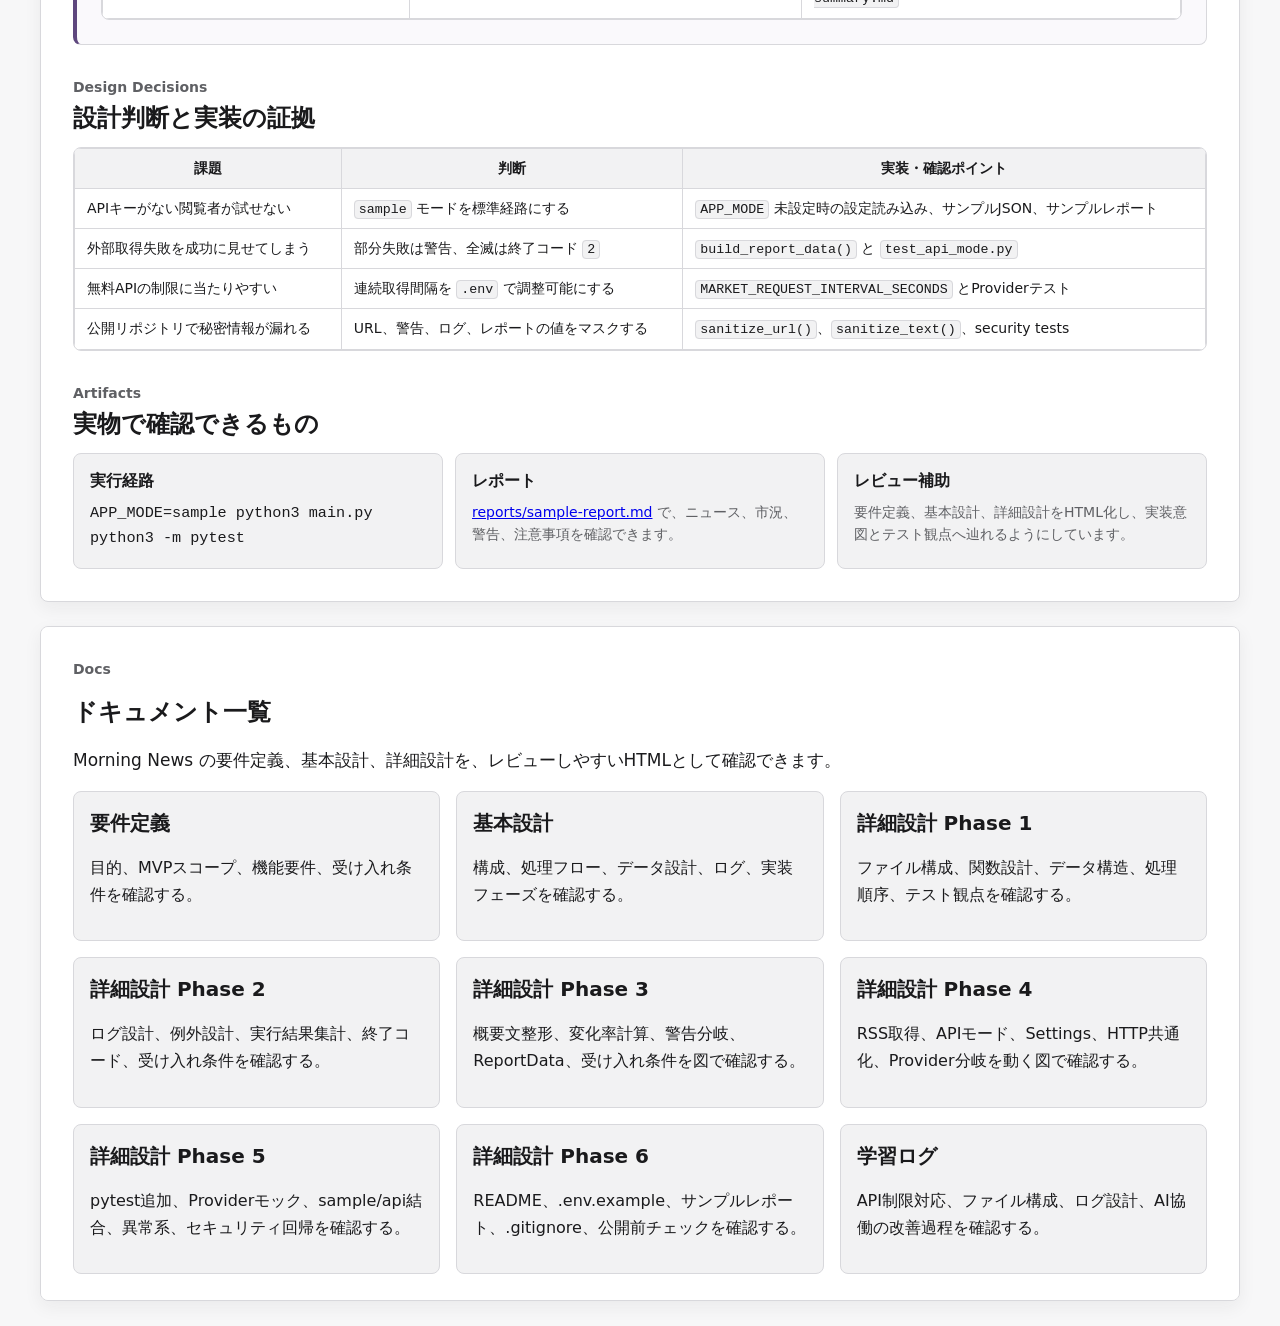
==== commit 551c4a5b: "Add learning logs and portfolio links" ====
--- a/public/index.html
+++ b/public/index.html
@@ -257,9 +257,9 @@
             <h3>詳細設計 Phase 6</h3>
             <p>README、.env.example、サンプルレポート、.gitignore、公開前チェックを確認する。</p>
           </a>
-          <a class="panel doc-link" href="./pages/market-request-interval.html">
-            <h3>変更メモ</h3>
-            <p>Alpha Vantageの連続取得間隔、.env設定、実装・テスト内容を確認する。</p>
+          <a class="panel doc-link" href="../docs/learning/README.md">
+            <h3>学習ログ</h3>
+            <p>API制限対応、ファイル構成、ログ設計、AI協働の改善過程を確認する。</p>
           </a>
         </div>
       </article>
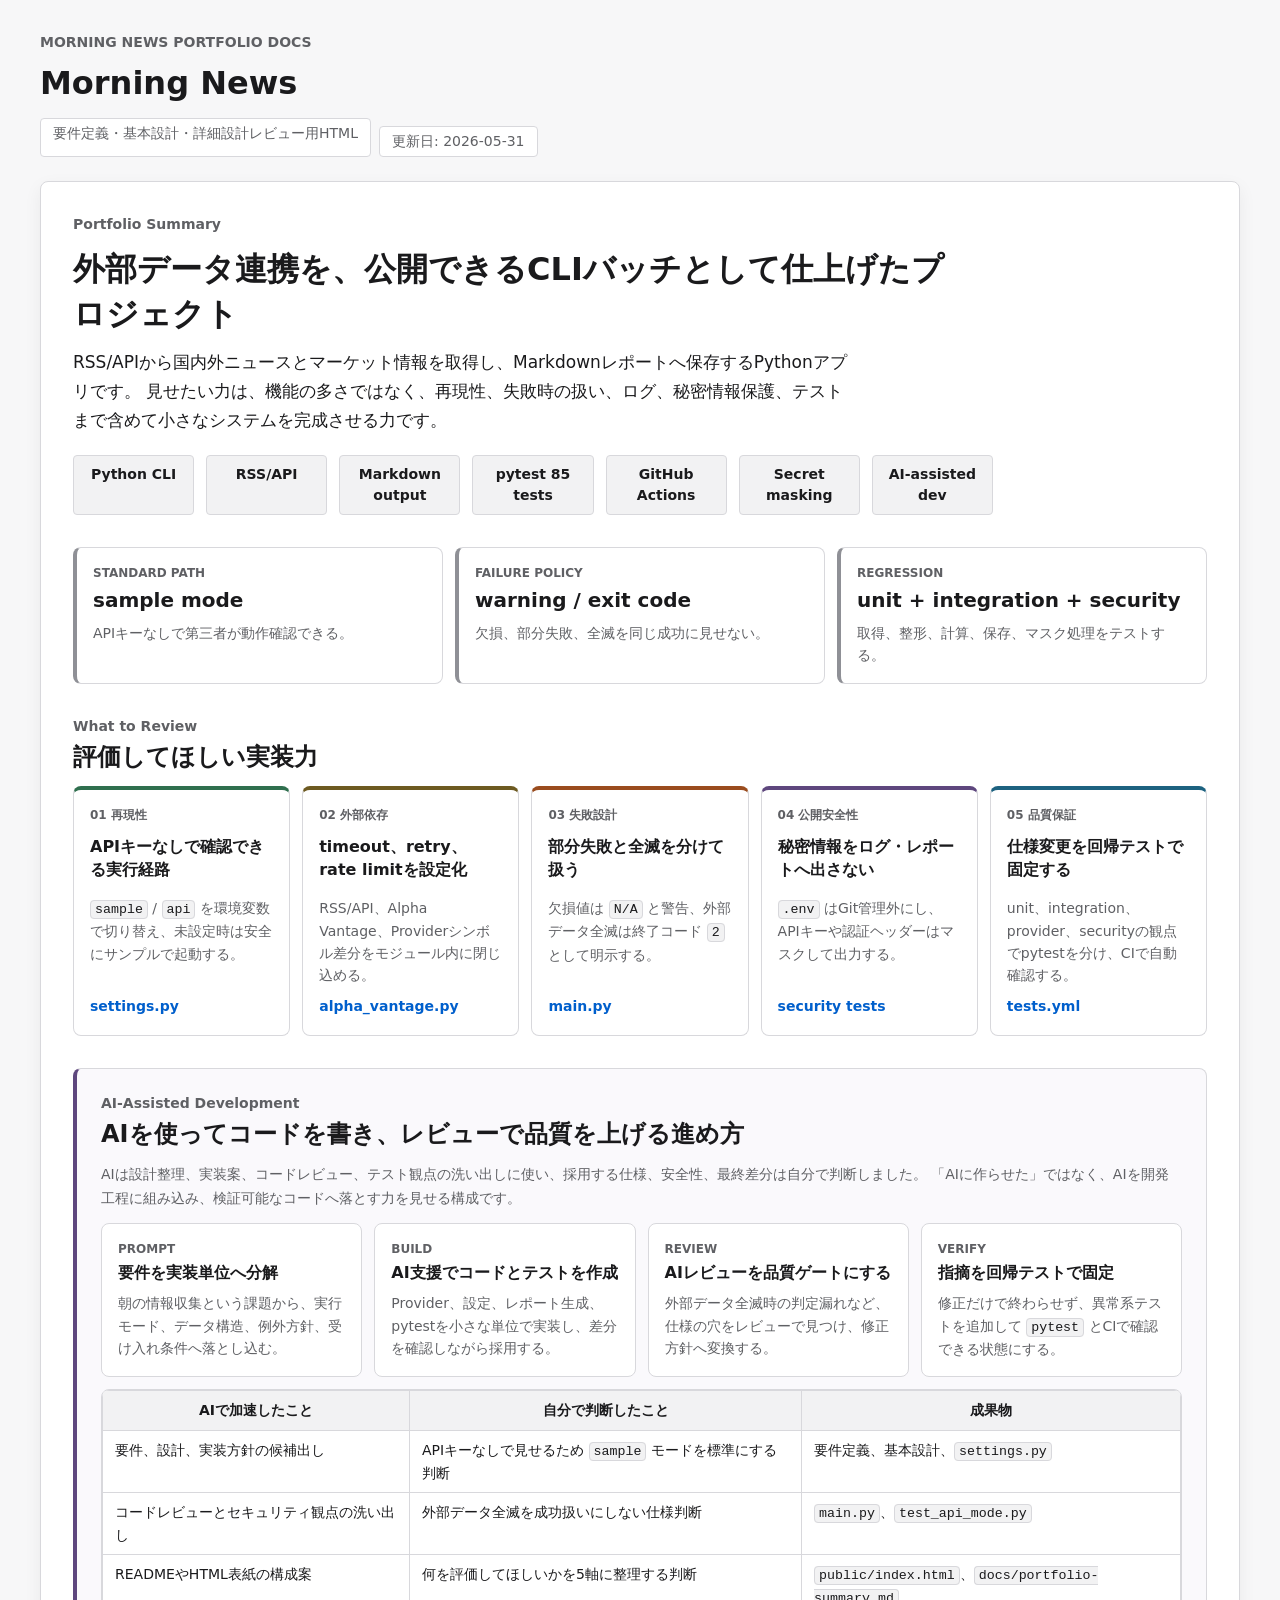
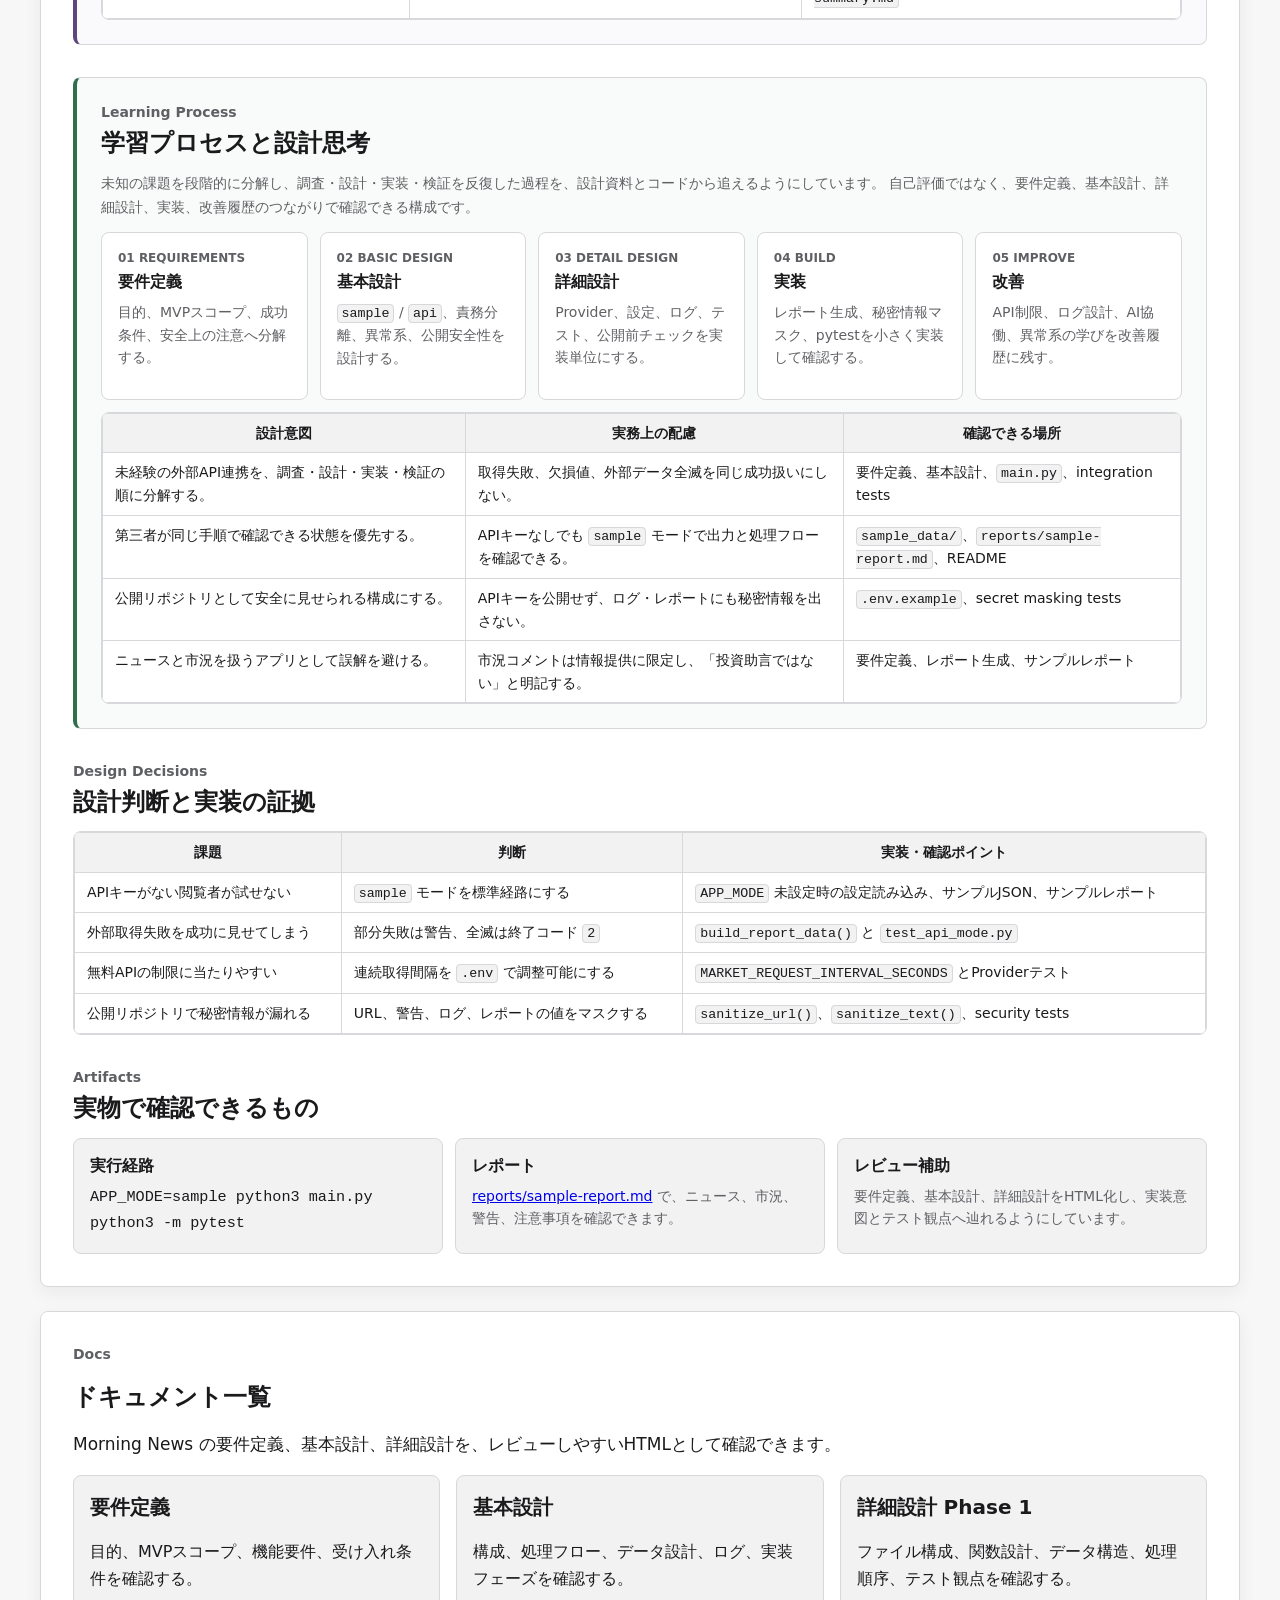
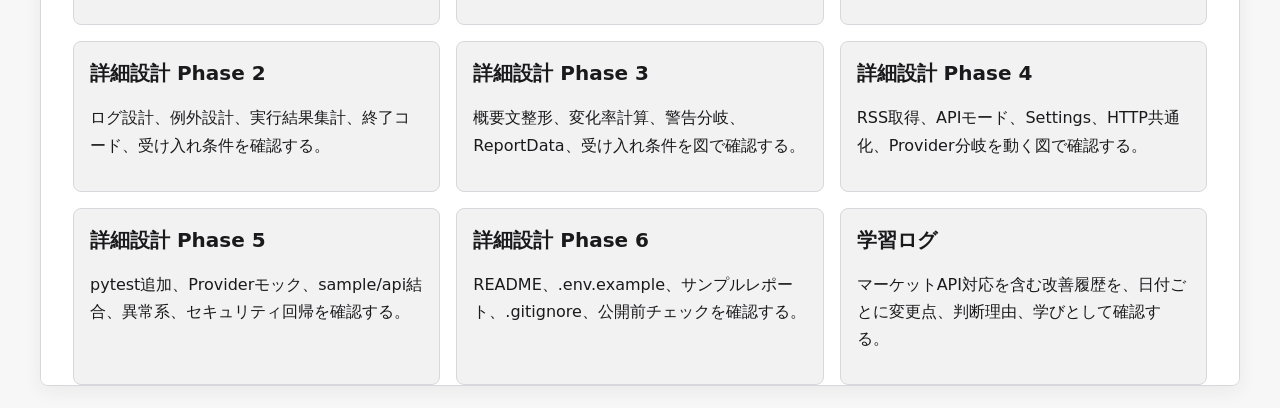
==== commit 641ddb23: "Unify learning log portfolio pages" ====
--- a/public/index.html
+++ b/public/index.html
@@ -13,7 +13,7 @@
       <h1>Morning News</h1>
       <ul class="deck-meta">
         <li>要件定義・基本設計・詳細設計レビュー用HTML</li>
-        <li>更新日: 2026-05-27</li>
+        <li>更新日: 2026-05-31</li>
       </ul>
     </header>
 
@@ -155,6 +155,77 @@
           </div>
         </section>
 
+        <section class="portfolio-section learning-process">
+          <div class="section-heading">
+            <p class="slide-index">Learning Process</p>
+            <h3>学習プロセスと設計思考</h3>
+          </div>
+          <p class="section-note">
+            未知の課題を段階的に分解し、調査・設計・実装・検証を反復した過程を、設計資料とコードから追えるようにしています。
+            自己評価ではなく、要件定義、基本設計、詳細設計、実装、改善履歴のつながりで確認できる構成です。
+          </p>
+          <div class="process-flow" aria-label="要件定義から改善までの流れ">
+            <a class="process-step" href="../docs/requirements/要件定義.md">
+              <span class="step-label">01 Requirements</span>
+              <strong>要件定義</strong>
+              <p>目的、MVPスコープ、成功条件、安全上の注意へ分解する。</p>
+            </a>
+            <a class="process-step" href="../docs/basic-design/基本設計.md">
+              <span class="step-label">02 Basic Design</span>
+              <strong>基本設計</strong>
+              <p><code>sample</code> / <code>api</code>、責務分離、異常系、公開安全性を設計する。</p>
+            </a>
+            <a class="process-step" href="./pages/detail-design-phase1.html">
+              <span class="step-label">03 Detail Design</span>
+              <strong>詳細設計</strong>
+              <p>Provider、設定、ログ、テスト、公開前チェックを実装単位にする。</p>
+            </a>
+            <a class="process-step" href="https://github.com/yukino-nulldebug/news/tree/main/morning-news">
+              <span class="step-label">04 Build</span>
+              <strong>実装</strong>
+              <p>レポート生成、秘密情報マスク、pytestを小さく実装して確認する。</p>
+            </a>
+            <a class="process-step" href="./pages/learning.html">
+              <span class="step-label">05 Improve</span>
+              <strong>改善</strong>
+              <p>API制限、ログ設計、AI協働、異常系の学びを改善履歴に残す。</p>
+            </a>
+          </div>
+          <div class="table-wrap learning-table">
+            <table>
+              <thead>
+                <tr>
+                  <th>設計意図</th>
+                  <th>実務上の配慮</th>
+                  <th>確認できる場所</th>
+                </tr>
+              </thead>
+              <tbody>
+                <tr>
+                  <td>未経験の外部API連携を、調査・設計・実装・検証の順に分解する。</td>
+                  <td>取得失敗、欠損値、外部データ全滅を同じ成功扱いにしない。</td>
+                  <td>要件定義、基本設計、<code>main.py</code>、integration tests</td>
+                </tr>
+                <tr>
+                  <td>第三者が同じ手順で確認できる状態を優先する。</td>
+                  <td>APIキーなしでも <code>sample</code> モードで出力と処理フローを確認できる。</td>
+                  <td><code>sample_data/</code>、<code>reports/sample-report.md</code>、README</td>
+                </tr>
+                <tr>
+                  <td>公開リポジトリとして安全に見せられる構成にする。</td>
+                  <td>APIキーを公開せず、ログ・レポートにも秘密情報を出さない。</td>
+                  <td><code>.env.example</code>、secret masking tests</td>
+                </tr>
+                <tr>
+                  <td>ニュースと市況を扱うアプリとして誤解を避ける。</td>
+                  <td>市況コメントは情報提供に限定し、「投資助言ではない」と明記する。</td>
+                  <td>要件定義、レポート生成、サンプルレポート</td>
+                </tr>
+              </tbody>
+            </table>
+          </div>
+        </section>
+
         <section class="portfolio-section">
           <div class="section-heading">
             <p class="slide-index">Design Decisions</p>
@@ -257,9 +328,9 @@
             <h3>詳細設計 Phase 6</h3>
             <p>README、.env.example、サンプルレポート、.gitignore、公開前チェックを確認する。</p>
           </a>
-          <a class="panel doc-link" href="../docs/learning/README.md">
+          <a class="panel doc-link" href="./pages/learning.html">
             <h3>学習ログ</h3>
-            <p>API制限対応、ファイル構成、ログ設計、AI協働の改善過程を確認する。</p>
+            <p>マーケットAPI対応を含む改善履歴を、日付ごとに変更点、判断理由、学びとして確認する。</p>
           </a>
         </div>
       </article>
--- a/public/assets/common.css
+++ b/public/assets/common.css
@@ -215,7 +215,8 @@
 .portfolio-stats,
 .capability-grid,
 .ai-grid,
-.artifact-grid {
+.artifact-grid,
+.process-flow {
   display: grid;
   gap: var(--space-3);
 }
@@ -246,7 +247,8 @@
 .portfolio-stats section,
 .capability-card,
 .ai-card,
-.artifact-card {
+.artifact-card,
+.process-step {
   border: 1px solid var(--color-border);
   border-radius: var(--radius-md);
   background: var(--color-surface);
@@ -277,7 +279,8 @@
 .portfolio-stats p,
 .capability-card p,
 .ai-card p,
-.artifact-card p {
+.artifact-card p,
+.process-step p {
   margin: var(--space-2) 0 0;
   color: var(--color-muted);
   font-size: var(--font-size-caption);
@@ -314,6 +317,30 @@
 
 .ai-grid {
   grid-template-columns: repeat(4, minmax(0, 1fr));
+}
+
+.learning-process {
+  border: 1px solid var(--color-border);
+  border-left: 4px solid #2f6f4e;
+  border-radius: var(--radius-md);
+  background: #f8fbf9;
+  padding: var(--space-5);
+}
+
+.process-flow {
+  grid-template-columns: repeat(5, minmax(0, 1fr));
+}
+
+.process-step {
+  display: flex;
+  min-height: 168px;
+  flex-direction: column;
+  color: inherit;
+  text-decoration: none;
+}
+
+.process-step:hover {
+  border-color: var(--color-border-strong);
 }
 
 .capability-card {
@@ -325,7 +352,8 @@
 
 .capability-card h4,
 .ai-card h4,
-.artifact-card h4 {
+.artifact-card h4,
+.process-step strong {
   margin: 0;
   font-size: var(--font-size-body);
   line-height: var(--line-height-heading);
@@ -369,6 +397,10 @@
 }
 
 .ai-responsibility-table table {
+  min-width: 860px;
+}
+
+.learning-table table {
   min-width: 860px;
 }
 
@@ -923,7 +955,8 @@
   }
 
   .capability-grid,
-  .ai-grid {
+  .ai-grid,
+  .process-flow {
     grid-template-columns: repeat(2, minmax(0, 1fr));
   }
 
@@ -1007,7 +1040,8 @@
 
   .portfolio-tags,
   .capability-grid,
-  .ai-grid {
+  .ai-grid,
+  .process-flow {
     grid-template-columns: 1fr;
   }
 }
